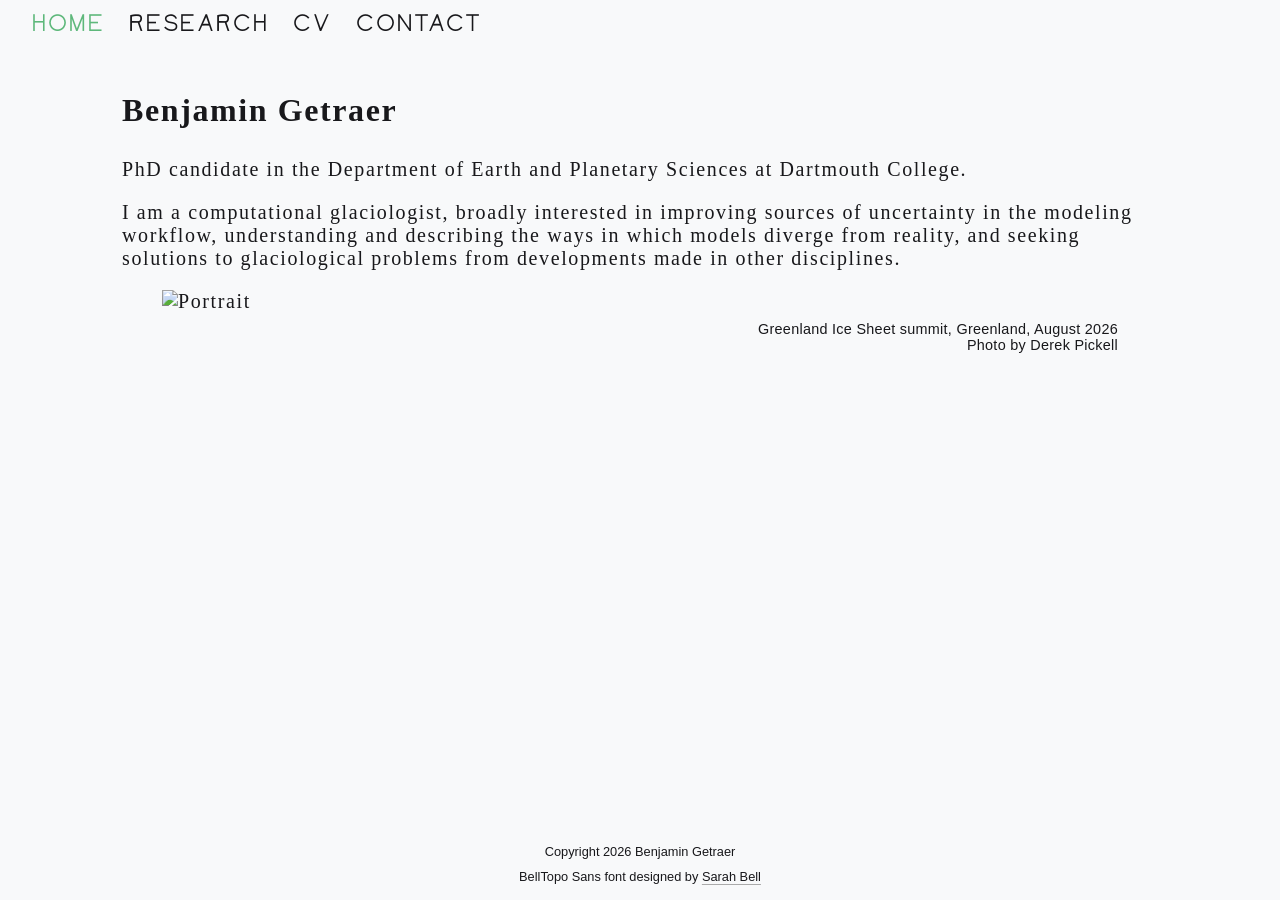
==== docs/index.html @ 0c80f014 "INIT: create project for website and cv." ====
<!DOCTYPE html>
<html lang="en">

	<head>
		<title>Home</title>
		<meta charset="UTF-8">
		<meta name="viewport" content="width=device-width, initial-scale=1.0">
		<meta name="description" content="Personal website of Benjamin Getraer">
		<link rel="stylesheet" href="css/style.css">
		<link rel="stylesheet" href="css/cv.css">
	</head>
	<body>
		<header class="site-header">
			<button class="nav-toggle" type="button" aria-expanded="false" aria-controls="site-nav">Menu</button>
			<nav id="site-nav">
				<ul class="nav-links">
<li><a class="active" href="index.html">Home</a></li>
<li><a class="inactive" href="research.html">Research</a></li>
<li><a class="inactive" href="cv.html">CV</a></li>
<li><a class="inactive" href="contact.html">Contact</a></li>
				</ul>
			</nav>
		</header>

		<main class="page">
<!-- PAGE CONTENT -->
<section>
	<h2>Benjamin Getraer</h2>
	<p>PhD candidate in the Department of Earth and Planetary Sciences at Dartmouth College.</p>
	<p>I am a computational glaciologist, broadly interested in improving sources of uncertainty in the modeling workflow, understanding and describing the ways in which models diverge from reality, and seeking solutions to glaciological problems from developments made in other disciplines.</p>
</section>
<figure>
    <img class="full-photo" src="images/portrait.jpg" alt="Portrait">
    <figcaption class="photo-caption">
		 Greenland Ice Sheet summit, Greenland, August 2026 <br>
		 Photo by Derek Pickell
    </figcaption>
</figure>
<!-- PAGE CONTENT -->
		</main>

		<footer class="site-footer">
			<p>Copyright 2026 Benjamin Getraer</p>
			<p>BellTopo Sans font designed by 
				<a href="https://www.sarahbellmaps.com">Sarah Bell</a>
			</p>
		</footer>
		<script>
			const toggle = document.querySelector('.nav-toggle');
			const nav = document.getElementById('site-nav');
			toggle.addEventListener('click', () => {
				const open = nav.classList.toggle('open');
				toggle.setAttribute('aria-expanded', open);
			});
		</script>
	</body>
</html>
---- docs/css/style.css ----
/* Fonts {{{*/
@font-face {
	font-family: 'BellTopoSans';
	src: url('../fonts/BellTopoSans-Regular.otf') format('opentype');
	font-weight: 400;
	font-style: normal;
}
@font-face {
	font-family: 'BellTopoSans';
	src: url('../fonts/BellTopoSans-Bold.otf') format('opentype');
	font-weight: 700;
	font-style: normal;
}
@font-face {
	font-family: 'BellTopoSans';
	src: url('../fonts/BellTopoSans-Italic.otf') format('opentype');
	font-weight: 400;
	font-style: italic;
}
@font-face {
	font-family: 'BellTopoSans';
	src: url('../fonts/BellTopoSans-BoldItalic.otf') format('opentype');
	font-weight: 700;
	font-style: italic;
}
/*}}}*/

html, body {
	min-height: 100%;
	margin: 0;
}

body {
	min-height: 100vh;
	display: flex;
	flex-direction: column;
	background-color: #f8f9fa;
	color: #18181b;
}

main {
	flex: 1;
}


.page {
	max-width: 1100px;
	width: 100%;
	margin: 0 auto;
	padding: 0 2rem;
	box-sizing: border-box;
	color: #18181b;
	font-family: 'Bell', serif;
	font-size: 1.25rem;
	font-weight: 400;
	letter-spacing: 0.08em;
}

.page h2 {
   margin: 2.2rem 0 1rem;
   padding: 0 0 0.5rem;
	font-size: 2.0rem;
	font-weight: 600;
	line-height: 1.2;
}

.site-footer {
	display: flex;
	flex-direction: column;
	justify-content: center;
	align-items: center;
	text-align: center;
	padding: 1rem 0;
	color: #18181b;
	font-family: 'Bell', sans-serif;
	font-size: 0.8rem;
	gap: 0;
	text-decoration: none;
}

.site-footer p {
	margin: 0;
	padding: 0;
}

.site-footer p + p {
	margin-top: 10px; 
}

.site-header {
	display: flex;
	justify-content: space-between;
	align-items: center;
	padding: 1rem 2rem;
	color: #18181b;
}

.nav-toggle {
	display: none;                      /* hidden on wide screens */
	padding: 0;
	border: 0;
	background: none;
	color: #18181b;
	font-family: 'BellTopoSans', sans-serif;
	font-size: 1.5rem;
	letter-spacing: 0.08em;
	text-transform: uppercase;
	cursor: pointer;
}

@media (max-width: 600px) {
	.site-header {
		flex-direction: column;
		align-items: flex-start;
		padding: 1rem;
	}
	.nav-toggle { display: block; }

	.site-header nav { display: none; width: 100%; }
	.site-header nav.open { display: block; }

	.nav-links {
		flex-direction: column;
		gap: .75rem;
		padding-top: .75rem;
	}
}

.nav-links {
	display: flex;
	list-style: none;
	gap: 1.5rem;
	margin: 0;
	padding: 0;
}

.nav-links a {
	color: #18181b;
	font-family: 'BellTopoSans', sans-serif;
	font-size: 1.5rem;
	font-weight: 400;
	letter-spacing: 0.08em;
	text-decoration: none;
	text-transform: uppercase;
	transition: color 0.2s ease;
}

.nav-links a.active {
	color: #5eb87b;
}

@media (hover: hover) {
	.nav-links a:hover {
		color: #5eb87b;
	}
}

.full-photo {
	width: 100%;
	mix-blend-mode: normal;
}

.photo-caption {
	color: #18181b;
	font-family: 'Bell', sans-serif;
	font-size: 0.9rem;
	text-align: right;
	margin-top: 0.5rem;
	letter-spacing: 0.02em;
}

a[href^="mailto:"],
a[href^="http"] {
	color: inherit;
	text-decoration: underline;
	text-decoration-color: #aaa;
	text-underline-offset: 3px;
}

a[href^="mailto:"]:hover,
a[href^="http"]:hover {
	color: #aaa;
	text-decoration-color: #aaa;
}
---- docs/css/cv.css ----
/* CV styles. Every rule is scoped under .cv so it cannot leak into the
   rest of your template. */

.cv {
	--cv-green: #18181b;
	--cv-muted: #5b6560;
	--cv-serif: 'Bell', serif;

	width: 100%;
	margin: 0 auto;
	line-height: 1.5;
}

.cv a { color: inherit; text-decoration-thickness: 1px; text-underline-offset: 2px; }
.cv a:hover { color: var(--cv-green); }

/* header */
/*
.cv .cv-header { text-align: center; margin-bottom: 1.5rem; }
.cv .cv-name {
	margin: 0 0 .5rem;
	font: 500 2.2rem/1.15 var(--cv-serif);
	color: var(--cv-green);
}
.cv .cv-header p { margin: 0; }
*/

/* section headings: title, then a rule filling the rest of the line */
.cv h2 {
	display: flex;
	align-items: center;
	gap: .6rem;
	margin: 2.2rem 0 1rem;
	padding: 0 0 0.5rem;
	font: 600 2rem/1.2 var(--cv-serif);
	color: var(--cv-green);
	border-bottom: 1px solid var(--cv-green);
}

.cv h3 {
	margin: 1.2rem 0 .5rem;
	padding: 0 0 0.5rem;
	font-family: var(--cv-serif);
	font-size: 1.5rem;
	font-weight: 600;
	font-style: italic;
	line-height: 1.2;
	color: var(--cv-green);
}

/* two-column tables: date | content.
   Borders, backgrounds and striping are reset because site CSS often styles td. */
.cv table.cv-table {
	width: 100% !important;
	border-collapse: collapse;
	table-layout: fixed !important;
	margin: 0;
	background: none;
	border: 0;
}
.cv table.cv-table td {
	padding: 0 1rem .75rem 0;
	vertical-align: top;
	border: 0;
	background: none;
	overflow-wrap: anywhere;
}
.cv table.cv-table tr { background: none; border: 0; }
.cv .cv-desc { font-size: .9rem; font-style: italic; color: var(--cv-muted); }

/* numbered publications, counting down */
.cv ol.cv-pubs { margin: 0 0 1rem; padding-left: 2.2rem; }
.cv ol.cv-pubs li { margin-bottom: .6rem; padding-left: .3rem; }
.cv .cv-note { font-style: italic; color: var(--cv-muted); }

@media (max-width: 600px) {
	.cv table.cv-table, .cv table.cv-table tbody, .cv table.cv-table tr,
	.cv table.cv-table td { display: block; width: 100%; }
	.cv table.cv-table td { padding-right: 0; }
	.cv table.cv-table td.cv-date { width: 100%; font-weight: 600; padding-bottom: 0; }
}

@media print {
	.cv { max-width: none; }
	.cv tr, .cv li { break-inside: avoid; }
}
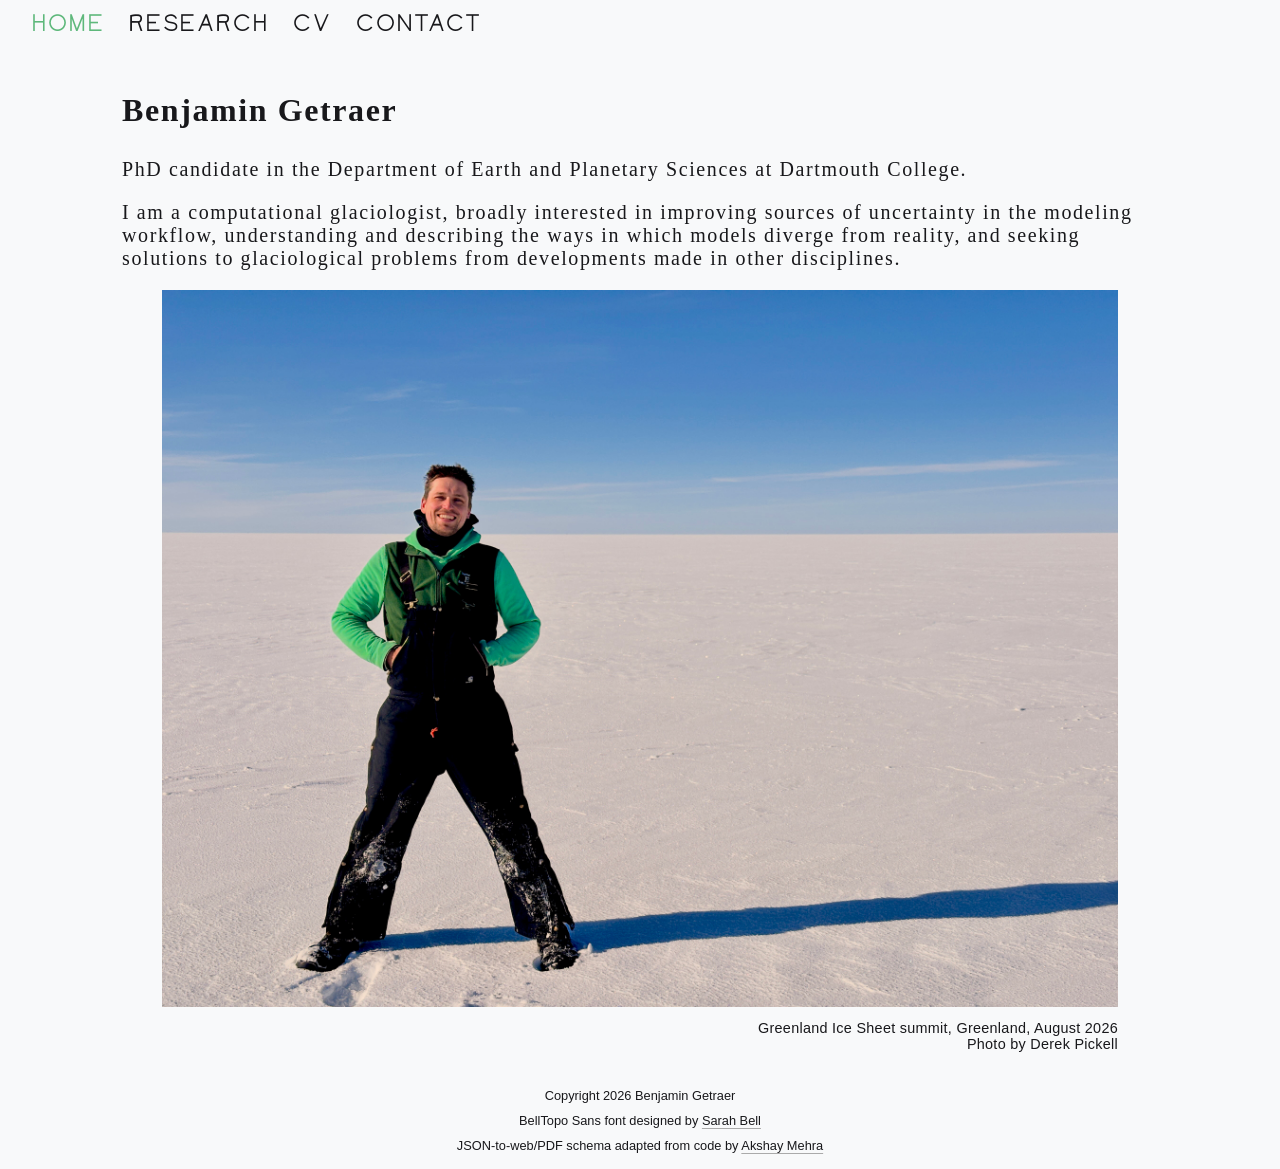
==== commit 087e83c0: "CHG: link pdf to cv page, add attribution to Akshay, small fixes to cv pdf, fixes to css file" ====
--- a/docs/index.html
+++ b/docs/index.html
@@ -41,9 +41,8 @@
 
 		<footer class="site-footer">
 			<p>Copyright 2026 Benjamin Getraer</p>
-			<p>BellTopo Sans font designed by 
-				<a href="https://www.sarahbellmaps.com">Sarah Bell</a>
-			</p>
+			<p>BellTopo Sans font designed by <a href="https://www.sarahbellmaps.com">Sarah Bell</a></p>
+			<p>JSON-to-web/PDF schema adapted from code by <a href="https://github.com/akshaymehra/cvData.git">Akshay Mehra</a></p>
 		</footer>
 		<script>
 			const toggle = document.querySelector('.nav-toggle');
--- a/docs/css/style.css
+++ b/docs/css/style.css
@@ -126,6 +126,28 @@
 	}
 }
 
+a[href] {
+    color: inherit;
+    text-decoration: underline;
+    text-decoration-color: #aaa;
+    text-underline-offset: 3px;
+}
+
+a[href]:hover {
+    color: #aaa;
+    text-decoration-color: #aaa;
+}
+
+@media (hover: hover) {
+    a[href]:hover {
+        color: #aaa;
+        text-decoration-color: #aaa;
+    }
+   .nav-links a[href]:hover {
+      color: #5eb87b;
+   }
+}
+
 .nav-links {
 	display: flex;
 	list-style: none;
@@ -145,15 +167,10 @@
 	transition: color 0.2s ease;
 }
 
-.nav-links a.active {
-	color: #5eb87b;
+.nav-links a[href].active {
+   color: #5eb87b;
 }
 
-@media (hover: hover) {
-	.nav-links a:hover {
-		color: #5eb87b;
-	}
-}
 
 .full-photo {
 	width: 100%;
@@ -168,17 +185,3 @@
 	margin-top: 0.5rem;
 	letter-spacing: 0.02em;
 }
-
-a[href^="mailto:"],
-a[href^="http"] {
-	color: inherit;
-	text-decoration: underline;
-	text-decoration-color: #aaa;
-	text-underline-offset: 3px;
-}
-
-a[href^="mailto:"]:hover,
-a[href^="http"]:hover {
-	color: #aaa;
-	text-decoration-color: #aaa;
-}
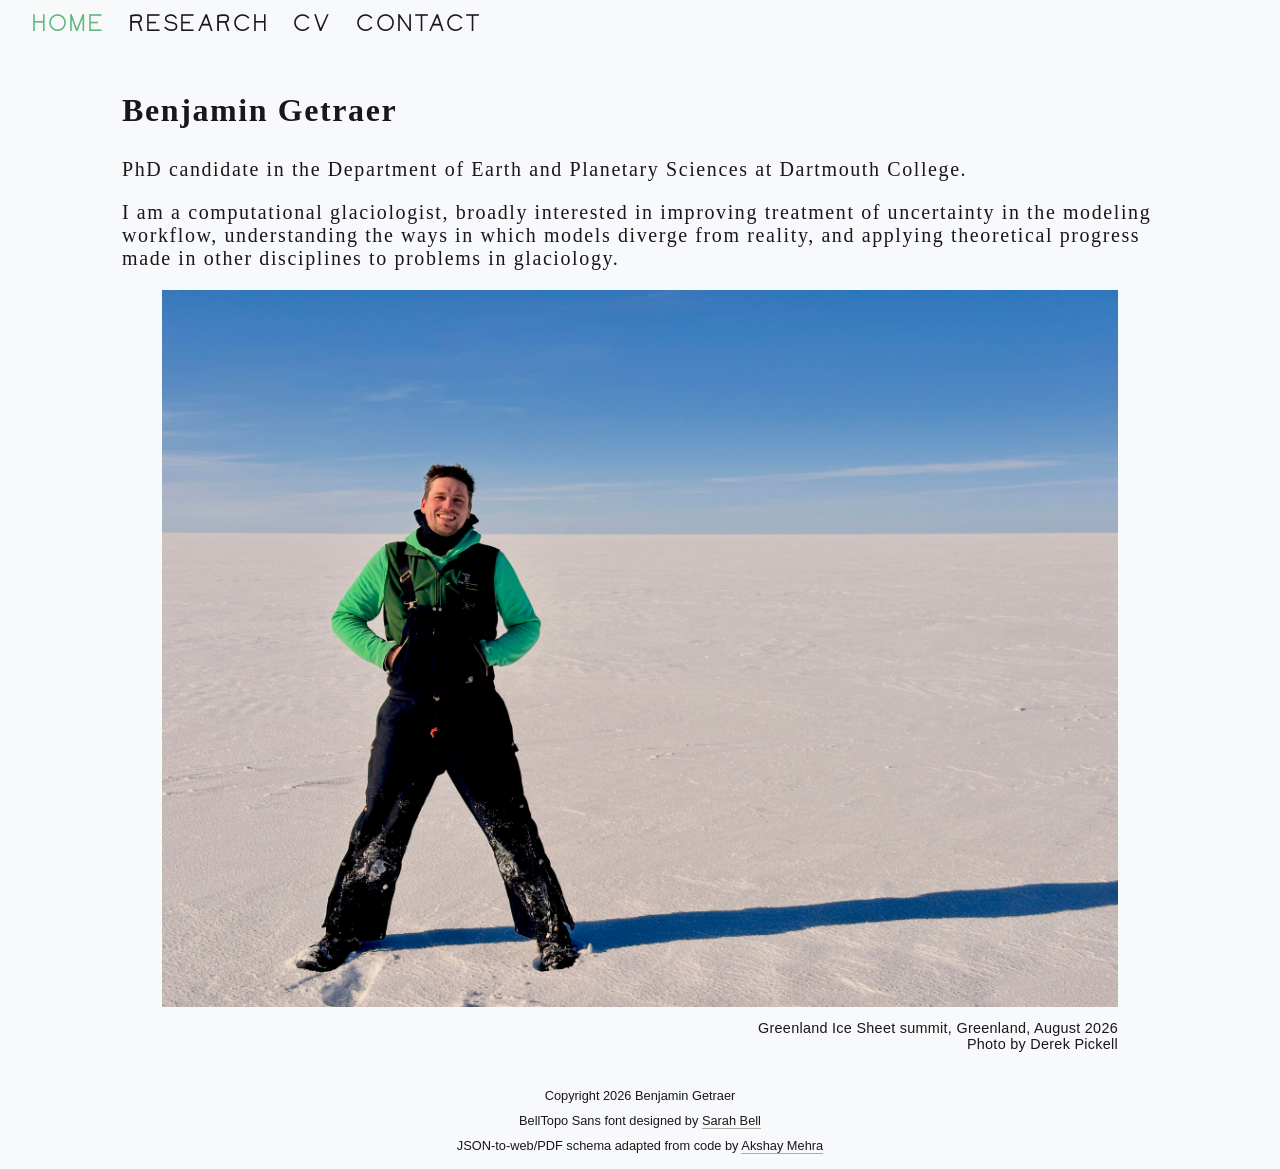
==== commit dc1767d5: "CHG: improve research and personal blurbs" ====
--- a/docs/index.html
+++ b/docs/index.html
@@ -27,14 +27,18 @@
 <section>
 	<h2>Benjamin Getraer</h2>
 	<p>PhD candidate in the Department of Earth and Planetary Sciences at Dartmouth College.</p>
-	<p>I am a computational glaciologist, broadly interested in improving sources of uncertainty in the modeling workflow, understanding and describing the ways in which models diverge from reality, and seeking solutions to glaciological problems from developments made in other disciplines.</p>
+	<p>I am a computational glaciologist, broadly interested in improving treatment of uncertainty in
+	the modeling workflow, understanding the ways in which models diverge from
+	reality, and applying theoretical progress made in other
+	disciplines to problems in glaciology.
+	</p>
 </section>
 <figure>
-    <img class="full-photo" src="images/portrait.jpg" alt="Portrait">
-    <figcaption class="photo-caption">
-		 Greenland Ice Sheet summit, Greenland, August 2026 <br>
-		 Photo by Derek Pickell
-    </figcaption>
+	<img class="full-photo" src="images/portrait.jpg" alt="Portrait">
+	<figcaption class="photo-caption">
+		Greenland Ice Sheet summit, Greenland, August 2026 <br>
+		Photo by Derek Pickell
+	</figcaption>
 </figure>
 <!-- PAGE CONTENT -->
 		</main>
--- a/docs/css/cv.css
+++ b/docs/css/cv.css
@@ -66,7 +66,7 @@
 	overflow-wrap: anywhere;
 }
 .cv table.cv-table tr { background: none; border: 0; }
-.cv .cv-desc { font-size: .9rem; font-style: italic; color: var(--cv-muted); }
+.cv .cv-desc { font-size: 1.2rem; font-style: italic; color: var(--cv-muted); }
 
 /* numbered publications, counting down */
 .cv ol.cv-pubs { margin: 0 0 1rem; padding-left: 2.2rem; }
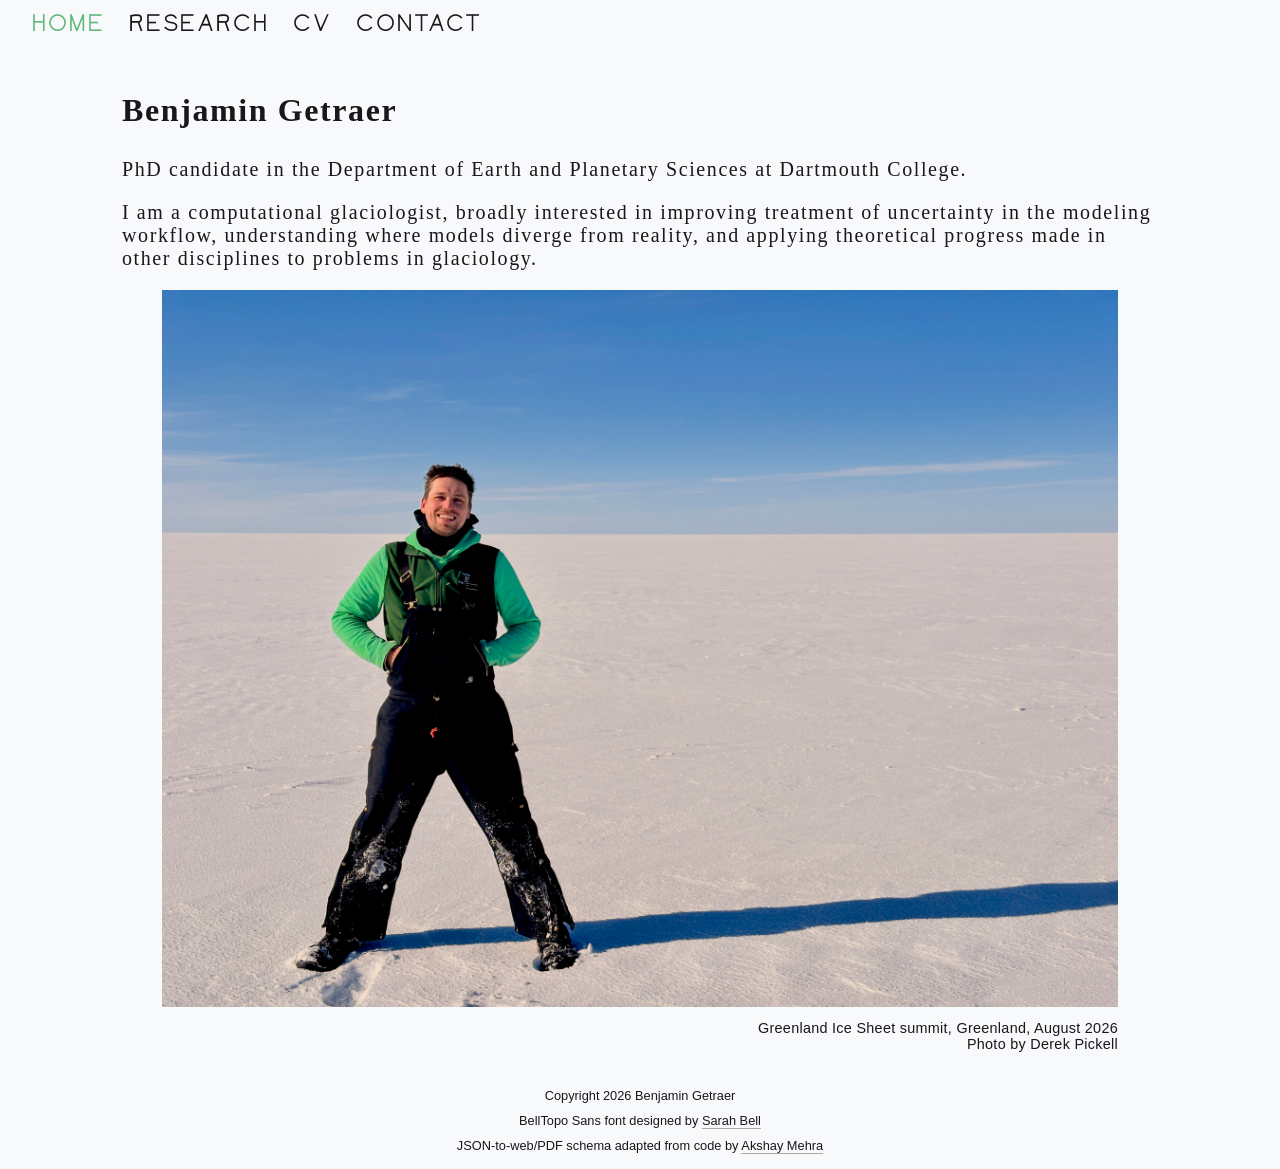
==== commit 62d8e061: "CHG: fix typos" ====
--- a/docs/index.html
+++ b/docs/index.html
@@ -28,7 +28,7 @@
 	<h2>Benjamin Getraer</h2>
 	<p>PhD candidate in the Department of Earth and Planetary Sciences at Dartmouth College.</p>
 	<p>I am a computational glaciologist, broadly interested in improving treatment of uncertainty in
-	the modeling workflow, understanding the ways in which models diverge from
+	the modeling workflow, understanding where models diverge from
 	reality, and applying theoretical progress made in other
 	disciplines to problems in glaciology.
 	</p>
